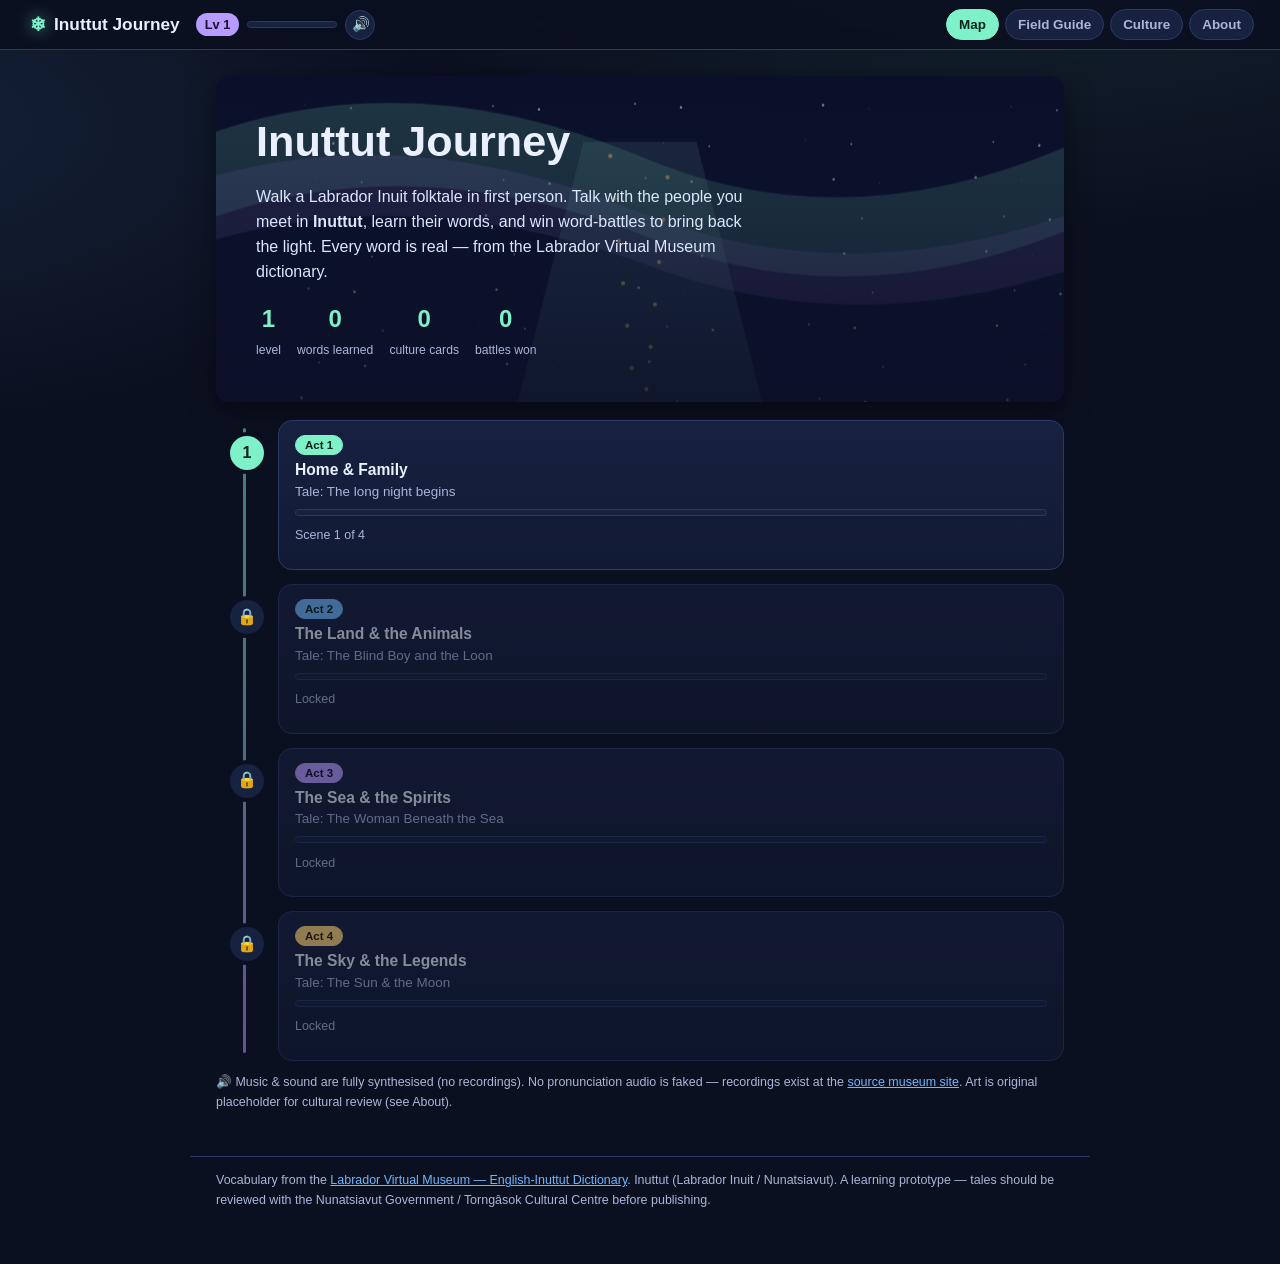
==== index.html @ f989ba99 "Initial commit" ====
<!DOCTYPE html>
<html lang="en">
<head>
  <meta charset="utf-8" />
  <meta name="viewport" content="width=device-width, initial-scale=1, viewport-fit=cover" />
  <title>Inuttut Journey — Learn the Labrador Inuit Language</title>
  <meta name="description" content="A story-driven game for learning Inuttut (Labrador Inuit / Nunatsiavut), built from the Labrador Virtual Museum English-Inuttut Dictionary." />
  <link rel="stylesheet" href="css/styles.css?v=3" />
</head>
<body>
  <a class="skip-link" href="#app">Skip to content</a>

  <header class="topbar">
    <button class="brand" id="homeBtn" aria-label="Go to chapters">
      <span class="brand-mark" aria-hidden="true">❄</span>
      <span class="brand-text">Inuttut Journey</span>
    </button>
    <div class="hud" id="hud"></div>
    <nav class="topnav" aria-label="Main">
      <button data-nav="map" class="nav-btn">Map</button>
      <button data-nav="guide" class="nav-btn">Field Guide</button>
      <button data-nav="cards" class="nav-btn">Culture</button>
      <button data-nav="about" class="nav-btn">About</button>
    </nav>
  </header>

  <main id="app" tabindex="-1"><!-- screens render here --></main>

  <footer class="sitefoot">
    <p>
      Vocabulary from the
      <a href="https://www.labradorvirtualmuseum.ca/english-inuttut.htm" target="_blank" rel="noopener">Labrador Virtual Museum — English-Inuttut Dictionary</a>.
      Inuttut (Labrador Inuit / Nunatsiavut). A learning prototype — tales should be reviewed with the
      Nunatsiavut Government / Torngâsok Cultural Centre before publishing.
    </p>
  </footer>

  <!-- Data. Canonical JSON is data/dictionary.json, data/nouns.json & data/story.json;
       these .js wrappers let the game run from file:// without a server.
       The ?v= tokens are cache-busters — bump them when you rebuild the data/JS. -->
  <script src="data/dictionary.js?v=3"></script>
  <script src="data/nouns.js?v=3"></script>
  <script src="data/story.js?v=3"></script>
  <script src="js/audio.js?v=3"></script>
  <script src="js/app.js?v=3"></script>
</body>
</html>
---- css/styles.css ----
/* Inuttut Journey — RPG. Arctic / aurora theme, mobile-first. */
:root{
  --bg:#0b1020; --bg2:#121a33; --panel:#172140; --panel2:#1e2b52;
  --ink:#eaf0ff; --dim:#a9b6d9; --line:#2a3a68;
  --brand:#7ef1c9; --brand2:#6fb7ff; --violet:#b79bff; --gold:#ffd479;
  --good:#57e08e; --bad:#ff7a7a; --hp:#57e08e; --hpmid:#ffd479; --hplow:#ff7a7a;
  --radius:14px; --shadow:0 8px 30px rgba(0,0,0,.4); --maxw:900px;
}
*{box-sizing:border-box}
html,body{margin:0;padding:0}
body{
  background:radial-gradient(1200px 600px at 80% -10%,rgba(126,241,201,.10),transparent 60%),
             radial-gradient(1000px 500px at -10% 10%,rgba(111,183,255,.10),transparent 60%),var(--bg);
  color:var(--ink);font:16px/1.55 -apple-system,BlinkMacSystemFont,"Segoe UI",Roboto,Helvetica,Arial,sans-serif;
  min-height:100vh;-webkit-text-size-adjust:100%;
}
a{color:var(--brand2)}
img{max-width:100%}
.tiny{font-size:.78rem}
.muted{color:var(--dim)}
.skip-link{position:absolute;left:-999px;background:var(--brand);color:#04231a;padding:8px 12px;border-radius:8px;z-index:100}
.skip-link:focus{left:10px;top:10px}

/* top bar + HUD */
.topbar{position:sticky;top:0;z-index:30;display:flex;align-items:center;gap:12px;flex-wrap:wrap;
  padding:9px clamp(12px,4vw,26px);background:rgba(11,16,32,.86);backdrop-filter:blur(10px);border-bottom:1px solid var(--line)}
.brand{display:flex;align-items:center;gap:8px;background:none;border:0;color:var(--ink);cursor:pointer;font-weight:800;font-size:1.08rem;padding:4px}
.brand-mark{color:var(--brand);font-size:1.2rem;filter:drop-shadow(0 0 8px rgba(126,241,201,.6))}
.hud{display:flex;align-items:center;gap:8px;font-size:.8rem;color:var(--dim)}
.hud .lvl{background:var(--violet);color:#1a1030;font-weight:800;border-radius:999px;padding:2px 9px}
.hud .xpbar{width:90px;height:7px;background:var(--panel);border:1px solid var(--line);border-radius:999px;overflow:hidden}
.hud .xpbar>span{display:block;height:100%;background:linear-gradient(90deg,var(--violet),var(--brand2))}
.topnav{margin-left:auto;display:flex;gap:6px;flex-wrap:wrap}
.nav-btn{background:var(--panel);color:var(--dim);border:1px solid var(--line);padding:7px 12px;border-radius:999px;cursor:pointer;font-size:.84rem;font-weight:600}
.nav-btn:hover{color:var(--ink);border-color:var(--brand2)}
.nav-btn[aria-current="true"]{color:#04231a;background:var(--brand);border-color:var(--brand)}

main{max-width:var(--maxw);margin:0 auto;padding:clamp(14px,3.5vw,26px);outline:none}
.sitefoot{max-width:var(--maxw);margin:6px auto 40px;padding:14px clamp(14px,4vw,26px);color:var(--dim);font-size:.78rem;border-top:1px solid var(--line)}
.sitefoot p{margin:0}
h1,h2,h3{line-height:1.2;margin:0 0 .4em}

/* buttons / pills */
.btn{display:inline-flex;align-items:center;gap:8px;justify-content:center;background:linear-gradient(180deg,var(--brand),#52d6ac);
  color:#04231a;border:0;border-radius:12px;padding:12px 18px;font-weight:800;font-size:1rem;cursor:pointer;box-shadow:var(--shadow)}
.btn:disabled{opacity:.45;cursor:not-allowed;box-shadow:none}
.btn.secondary{background:var(--panel2);color:var(--ink);border:1px solid var(--line)}
.btn.small{padding:8px 13px;font-size:.86rem;border-radius:10px}
.row{display:flex;gap:10px;flex-wrap:wrap;align-items:center}
.pill{display:inline-block;font-size:.72rem;font-weight:700;padding:3px 9px;border-radius:999px;border:1px solid var(--line);color:var(--dim);background:var(--panel)}
.pill.tier1{color:#04231a;background:var(--brand);border-color:var(--brand)}
.pill.tier2{color:#04231a;background:var(--brand2);border-color:var(--brand2)}
.pill.tier3{color:#1a1030;background:var(--violet);border-color:var(--violet)}
.pill.tier4{color:#2a1f00;background:var(--gold);border-color:var(--gold)}
.pill.theme{text-transform:capitalize}
.pill.unc{color:var(--gold);border-color:var(--gold)}
.card{background:linear-gradient(180deg,var(--panel),var(--bg2));border:1px solid var(--line);border-radius:var(--radius);box-shadow:var(--shadow);padding:clamp(16px,4vw,24px);margin-bottom:16px}
.kbd{font:.8rem monospace;background:var(--panel);border:1px solid var(--line);padding:1px 6px;border-radius:6px}
.crumb{color:var(--dim);font-size:.82rem;margin-bottom:8px}
.empty{color:var(--dim);text-align:center;padding:40px 10px}
.list-reset{list-style:none;padding:0;margin:0}
.done{color:var(--good);font-weight:700}

/* ---- MAP / hero ---- */
.hero-map{position:relative;border-radius:var(--radius);overflow:hidden;background-size:cover;background-position:center;box-shadow:var(--shadow);margin-bottom:18px}
.hero-map-in{padding:clamp(20px,5vw,40px);background:linear-gradient(180deg,rgba(10,14,34,.35),rgba(10,14,34,.82))}
.hero-map h1{font-size:clamp(1.8rem,6vw,2.7rem)}
.hero-map .lede{color:#dbe6ff;max-width:56ch}
.stat-row{display:flex;gap:16px;flex-wrap:wrap;margin-top:14px}
.stat{text-align:center}
.stat b{display:block;font-size:1.5rem;color:var(--brand)}
.stat span{font-size:.76rem;color:var(--dim)}

.trail{position:relative;display:flex;flex-direction:column;gap:14px;padding-left:14px}
.trail::before{content:"";position:absolute;left:27px;top:8px;bottom:8px;width:3px;
  background:linear-gradient(180deg,var(--brand),var(--violet));opacity:.5;border-radius:2px}
.trail-node{display:flex;gap:14px;align-items:stretch;position:relative}
.trail-badge{flex:0 0 34px;height:34px;border-radius:50%;display:flex;align-items:center;justify-content:center;
  font-weight:800;color:#04231a;margin-top:16px;z-index:1;box-shadow:0 0 0 4px var(--bg)}
.trail-badge.tier1{background:var(--brand)}.trail-badge.tier2{background:var(--brand2)}
.trail-badge.tier3{background:var(--violet)}.trail-badge.tier4{background:var(--gold)}
.trail-node.locked .trail-badge{background:var(--panel);color:var(--dim)}
.trail-card{flex:1;text-align:left;background:linear-gradient(180deg,var(--panel),var(--bg2));border:1px solid var(--line);
  border-radius:var(--radius);padding:14px 16px;color:var(--ink);cursor:pointer;transition:transform .08s,border-color .15s}
.trail-card:hover{transform:translateY(-2px);border-color:var(--brand)}
.trail-node.locked .trail-card{opacity:.55;cursor:not-allowed}
.trail-card h3{margin:6px 0 4px}
.trail-card .tale{color:var(--dim);font-size:.84rem;margin:2px 0 10px}
.progress{height:7px;background:var(--panel);border:1px solid var(--line);border-radius:999px;overflow:hidden}
.progress>span{display:block;height:100%;background:linear-gradient(90deg,var(--brand),var(--brand2))}

/* ---- STAGE (story / dialogue / battle share the illustrated stage) ---- */
.stage{position:relative;border-radius:var(--radius);overflow:hidden;background-size:cover;background-position:center;
  box-shadow:var(--shadow);min-height:70vh;display:flex;flex-direction:column;padding:12px}
.stage::after{content:"";position:absolute;inset:0;background:linear-gradient(180deg,rgba(8,11,26,.30),rgba(8,11,26,.15) 40%,rgba(8,11,26,.80));pointer-events:none}
.stage-top{position:relative;z-index:3;display:flex;justify-content:space-between;align-items:center;gap:10px}
.stage-top .crumb{margin:0;background:rgba(8,11,26,.55);padding:4px 10px;border-radius:999px}
.scene-dots{display:flex;gap:6px}
.scene-dots i{width:10px;height:10px;border-radius:50%;background:rgba(255,255,255,.25);border:1px solid rgba(255,255,255,.4)}
.scene-dots i.t-battle{border-radius:2px}
.scene-dots i.on{background:var(--brand);border-color:var(--brand)}
.scene-dots i.cur{box-shadow:0 0 0 3px rgba(126,241,201,.35)}

/* story narration */
.stage.story{justify-content:flex-end}
.narrate{position:relative;z-index:3;background:rgba(11,16,32,.82);border:1px solid var(--line);border-radius:var(--radius);
  padding:clamp(16px,4vw,22px);margin-top:auto;animation:rise .4s ease}
.narrate p{font-size:1.1rem;margin:0 0 .7em}
@keyframes rise{from{opacity:0;transform:translateY(14px)}to{opacity:1;transform:none}}

/* dialogue / visual novel */
.sprite{position:relative;z-index:2;display:flex;justify-content:center;align-items:flex-end;flex:1;min-height:0}
.sprite.speaker img{max-height:46vh;filter:drop-shadow(0 10px 24px rgba(0,0,0,.5));animation:pop .35s ease}
@keyframes pop{from{opacity:0;transform:translateY(20px) scale(.96)}to{opacity:1;transform:none}}
.vnbox{position:relative;z-index:3;background:rgba(11,16,32,.90);border:1px solid var(--brand2);border-radius:var(--radius);
  padding:16px 18px;box-shadow:var(--shadow)}
.vn-name{font-weight:800;color:var(--brand2);margin-bottom:6px}
.vn-context{color:var(--dim);font-style:italic;margin:.2em 0 .6em}
.vn-say{display:flex;align-items:center;gap:14px;background:linear-gradient(180deg,var(--panel2),var(--panel));
  border:1px solid var(--line);border-radius:12px;padding:10px 14px;cursor:pointer;width:100%;text-align:left}
.vn-say:hover{border-color:var(--brand)}
.vn-icon{width:56px;height:56px;border-radius:10px;flex:0 0 56px}
.vn-word{font-size:1.7rem;font-weight:800;color:var(--brand);letter-spacing:.01em}
.vn-translate{margin-top:10px;font-size:1.05rem;color:var(--ink)}
.vn-translate.hide{display:none}
.vn-controls{display:flex;gap:10px;margin-top:12px}
.vn-progress{margin-top:8px;font-size:.76rem;color:var(--dim)}
.reply-opts{display:grid;gap:8px;margin-top:6px}
.reply{text-align:left;background:var(--panel2);border:1px solid var(--line);border-radius:10px;padding:11px 14px;color:var(--ink);cursor:pointer;font-weight:600}
.reply:hover{border-color:var(--brand2)}

/* ---- BATTLE ---- */
.stage.battle{gap:8px}
.combatant{position:relative;z-index:3}
.combatant.enemy{display:flex;flex-direction:column;align-items:center}
.cbt-name{font-weight:800;text-shadow:0 2px 6px rgba(0,0,0,.6)}
.enemy .cbt-name{color:var(--bad)}
.player .cbt-name{color:var(--brand)}
.hp{position:relative;width:min(360px,80%);height:16px;background:rgba(8,11,26,.7);border:1px solid var(--line);border-radius:999px;overflow:hidden;margin:4px 0}
.player .hp{width:min(360px,90%)}
.hp-fill{position:absolute;left:0;top:0;bottom:0;background:var(--hp);transition:width .4s ease}
.hp-fill.mid{background:var(--hpmid)}.hp-fill.low{background:var(--hplow)}
.hp-label{position:absolute;inset:0;display:flex;align-items:center;justify-content:center;font-size:.72rem;font-weight:700;color:#04231a;text-shadow:0 1px 0 rgba(255,255,255,.3)}
.enemy-sprite{flex:0 0 auto;min-height:0}
.enemy-sprite img{max-height:34vh;filter:drop-shadow(0 10px 22px rgba(0,0,0,.55))}
.combatant.player{order:5;margin-top:auto}
.arena{position:relative;z-index:3;background:rgba(11,16,32,.92);border:1px solid var(--line);border-radius:var(--radius);padding:16px;margin-top:8px}
.battle-intro p{font-size:1.05rem;margin:.2em 0 1em}
.turn-head{font-weight:800;color:var(--gold);margin-bottom:10px}
.q-prompt{font-size:1.15rem;font-weight:700;margin-bottom:12px}
.q-prompt .inuttut{color:var(--brand)}
.q-hint{width:66px;height:66px;border-radius:10px;display:block;margin-bottom:10px}
.feedback{margin-top:12px;font-weight:700;min-height:1.3em}
.feedback.ok{color:var(--good)}.feedback.no{color:var(--bad)}

.opt-text{display:grid;gap:10px;grid-template-columns:1fr}
@media(min-width:520px){.opt-text{grid-template-columns:1fr 1fr}}
.opt{text-align:left;padding:13px 15px;border-radius:11px;border:1px solid var(--line);background:var(--panel2);color:var(--ink);cursor:pointer;font-size:1.02rem;font-weight:600}
.opt.inuttut{color:var(--brand);font-size:1.12rem}
.opt:hover:not(:disabled){border-color:var(--brand2)}
.opt.correct{background:rgba(87,224,142,.18);border-color:var(--good);color:#d7ffe8}
.opt.wrong{background:rgba(255,122,122,.16);border-color:var(--bad);color:#ffdede}
.opt:disabled{cursor:default}

.opt-pics{display:grid;grid-template-columns:1fr 1fr;gap:10px}
.opt-pic{display:flex;flex-direction:column;align-items:center;gap:6px;padding:10px;border-radius:12px;border:1px solid var(--line);background:var(--panel2);cursor:pointer}
.opt-pic img{width:88px;height:88px;border-radius:10px}
.opt-cap{font-size:.82rem;color:var(--dim);font-weight:600;text-align:center}
.opt-pic:hover:not(:disabled){border-color:var(--brand2)}
.opt-pic.correct{background:rgba(87,224,142,.18);border-color:var(--good)}
.opt-pic.wrong{background:rgba(255,122,122,.16);border-color:var(--bad)}
.opt-pic:disabled{cursor:default}

.match-grid{display:grid;grid-template-columns:1fr 1fr;gap:10px}
.match-col{display:grid;gap:10px;align-content:start}
.match{display:flex;align-items:center;gap:8px;justify-content:center;padding:11px 12px;border-radius:11px;border:1px solid var(--line);background:var(--panel2);cursor:pointer;font-weight:600;color:var(--ink);text-align:center}
.match.inuttut{color:var(--brand);font-size:1.06rem}
.match-ic{width:34px;height:34px;border-radius:7px;flex:0 0 34px}
.match.sel{border-color:var(--brand);box-shadow:0 0 0 3px rgba(126,241,201,.25)}
.match.matched{opacity:.35;pointer-events:none;border-style:dashed}
.match.err{border-color:var(--bad)}

.tokens,.tray{display:flex;gap:8px;flex-wrap:wrap;min-height:52px;padding:10px;border:1px dashed var(--line);border-radius:12px;background:rgba(0,0,0,.2)}
.tokens{margin-bottom:10px}
.token{padding:10px 14px;border-radius:10px;border:1px solid var(--line);background:var(--panel2);color:var(--brand);font-weight:800;cursor:pointer;font-size:1.05rem}

.battle-result{animation:rise .35s ease}
.battle-result.win h3{color:var(--good)}
.battle-result.lose h3{color:var(--bad)}

/* hit feedback */
.hit-enemy{animation:shakeflash .5s ease}
.hit-player{animation:redflash .5s ease}
.faint{animation:faint .6s ease forwards}
.shake{animation:stageshake .4s ease}
@keyframes shakeflash{0%,100%{transform:none;filter:none}20%{transform:translateX(-8px)}40%{transform:translateX(7px);filter:brightness(2) hue-rotate(-20deg)}60%{transform:translateX(-5px)}80%{transform:translateX(4px)}}
@keyframes redflash{0%,100%{box-shadow:none}40%{box-shadow:0 0 0 3px var(--bad) inset}}
@keyframes faint{to{opacity:.15;transform:translateY(14px) rotate(-4deg)}}
@keyframes stageshake{0%,100%{transform:none}25%{transform:translateX(-4px)}75%{transform:translateX(4px)}}
.floatnum{position:absolute;left:50%;top:20%;transform:translateX(-50%);font-weight:900;font-size:1.5rem;color:var(--gold);
  text-shadow:0 2px 6px rgba(0,0,0,.7);animation:floatup .9s ease forwards;pointer-events:none;z-index:5;white-space:nowrap}
.floatnum.dmg{color:var(--brand)}
.floatnum.enemyhit{color:var(--bad);font-size:1.05rem;top:8%}
@keyframes floatup{from{opacity:0;transform:translate(-50%,10px)}20%{opacity:1}to{opacity:0;transform:translate(-50%,-40px)}}

/* modal word popup */
.modal-back{position:fixed;inset:0;background:rgba(6,8,18,.7);display:flex;align-items:center;justify-content:center;z-index:60;padding:18px}
.modal{background:linear-gradient(180deg,var(--panel),var(--bg2));border:1px solid var(--brand2);border-radius:16px;padding:22px;max-width:340px;width:100%;text-align:center;box-shadow:var(--shadow);animation:pop .25s ease}
.modal-img{width:120px;height:120px;border-radius:14px;margin:0 auto 10px}
.modal-inuttut{font-size:1.9rem;font-weight:800;color:var(--brand)}
.modal-en{font-size:1.05rem;margin-bottom:6px}
.modal-meta{display:flex;gap:6px;justify-content:center;flex-wrap:wrap;margin:8px 0}

/* culture card */
.culture{border:1px solid var(--violet);border-radius:var(--radius);background:linear-gradient(180deg,rgba(183,155,255,.14),var(--bg2));padding:20px;box-shadow:var(--shadow)}
.culture h3{color:var(--violet)}
.review-flag{margin-top:14px;font-size:.82rem;color:var(--gold);border-left:3px solid var(--gold);padding:6px 0 6px 12px;background:rgba(255,212,121,.06)}
.review-flag.tiny{font-size:.74rem;margin-top:10px}
.source-note{margin-top:10px;font-size:.8rem;color:var(--dim)}

/* field guide picture-dictionary */
.guide-tools{display:flex;gap:10px;flex-wrap:wrap;margin-bottom:14px}
.search{flex:1;min-width:180px;padding:11px 14px;border-radius:12px;border:1px solid var(--line);background:var(--panel);color:var(--ink);font-size:1rem}
.pic-grid{display:grid;gap:12px;grid-template-columns:repeat(2,1fr)}
@media(min-width:520px){.pic-grid{grid-template-columns:repeat(3,1fr)}}
@media(min-width:760px){.pic-grid{grid-template-columns:repeat(4,1fr)}}
.pic-card{display:flex;flex-direction:column;align-items:center;gap:4px;background:linear-gradient(180deg,var(--panel),var(--bg2));border:1px solid var(--line);border-radius:14px;padding:12px;cursor:pointer;color:var(--ink)}
.pic-card:hover{border-color:var(--brand2)}
.pic-card.mastered{border-color:var(--good)}
.pic-ic{width:84px;height:84px;border-radius:12px}
.pic-inuttut{font-weight:800;color:var(--brand)}
.pic-en{font-size:.86rem;text-align:center;color:var(--ink)}
.pic-meta{color:var(--dim)}

/* toast */
.toast{position:fixed;left:50%;bottom:24px;transform:translateX(-50%) translateY(20px);background:var(--panel2);border:1px solid var(--brand);color:var(--ink);padding:12px 18px;border-radius:12px;box-shadow:var(--shadow);opacity:0;transition:all .25s;z-index:70;max-width:90vw;text-align:center}
.toast.show{opacity:1;transform:translateX(-50%) translateY(0)}

/* ---- VN scene layout (sprite layer + dialogue holder) ---- */
.sound-btn{background:var(--panel);border:1px solid var(--line);color:var(--ink);border-radius:999px;width:30px;height:30px;cursor:pointer;font-size:.9rem;line-height:1}
.sound-btn:hover{border-color:var(--brand)}
.sprite-layer{position:relative;z-index:2;flex:1;min-height:0;display:flex;flex-direction:row;justify-content:center;align-items:flex-end;gap:2vw;transition:opacity .3s}
.sprite-layer.dim{opacity:.4;filter:saturate(.6)}
.sprite-layer .sprite{transition:opacity .3s,transform .3s,filter .3s;display:flex;align-items:flex-end}
.sprite-layer .sprite.active{opacity:1;transform:none;filter:none;z-index:2}
.sprite-layer .sprite.dimmed{opacity:.5;transform:scale(.82) translateY(6px);filter:grayscale(.5) brightness(.8);z-index:1}
.sprite-layer .sprite.left{order:1}
.sprite-layer .sprite.right{order:2}
.sprite-layer .sprite.solo img,.sprite-layer .sprite.active img{max-height:46vh}
.sprite-layer .sprite.dimmed img{max-height:40vh}
.box-holder{position:relative;z-index:3}
.vn-expr{color:var(--dim);font-weight:600;font-size:.78rem;font-style:italic}
.vn-line{font-size:1.08rem;margin:.1em 0 .4em}
.vn-chip{display:inline;background:linear-gradient(180deg,rgba(126,241,201,.22),rgba(126,241,201,.10));border:1px solid var(--brand);color:var(--brand);
  font-weight:800;border-radius:8px;padding:1px 8px;margin:0 2px;cursor:pointer;font-size:1.02em;box-shadow:0 0 10px rgba(126,241,201,.25)}
.vn-chip:hover{background:var(--brand);color:#04231a}
.vn-hint{color:var(--dim);margin-bottom:8px}
.narrate.vn{display:flex;align-items:flex-start;gap:12px}
.narrate.vn .inner{flex:1;font-style:italic;color:#dbe6ff;font-size:1.08rem;margin:0}
.narrate.vn .btn.small{flex:0 0 auto}
.sprite-layer .sprite img{max-height:44vh}
.sprite-layer .combatant.enemy{width:100%}

@media (prefers-reduced-motion: reduce){*{animation-duration:.001ms!important}}
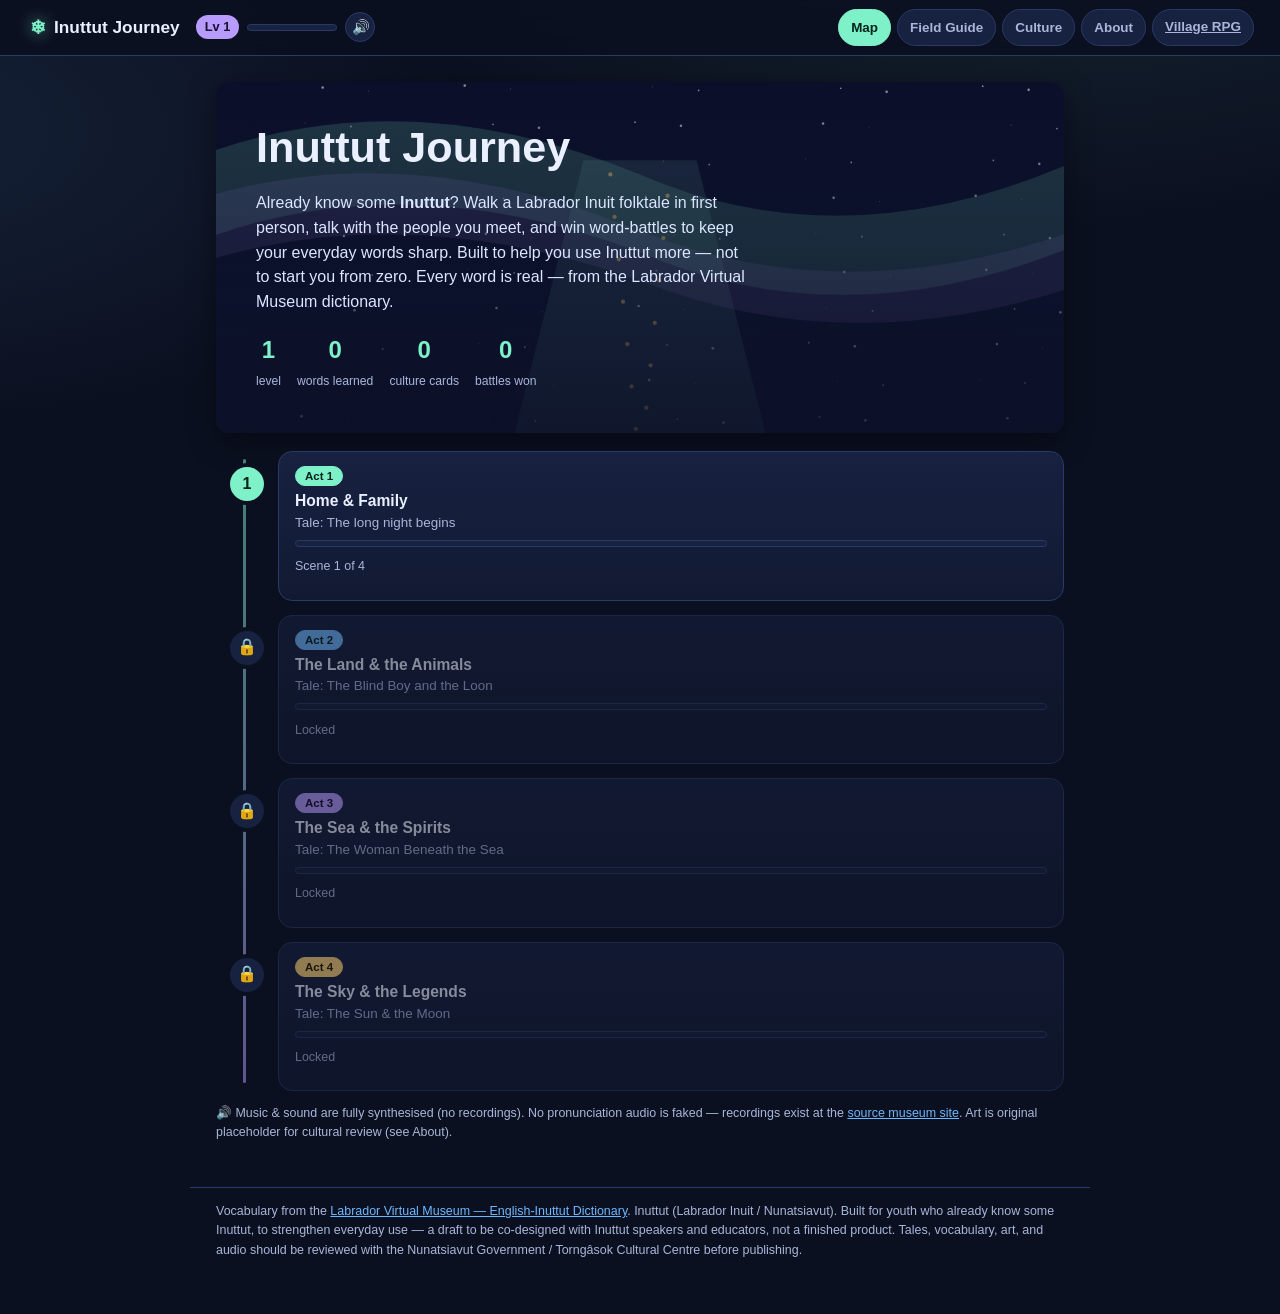
==== commit c7870be1: "Add bilingual village RPG (A1–A2 Labrador Inuttitut) and A2 materials - rpg/: "Words of the Snow Vil" ====
--- a/index.html
+++ b/index.html
@@ -3,9 +3,9 @@
 <head>
   <meta charset="utf-8" />
   <meta name="viewport" content="width=device-width, initial-scale=1, viewport-fit=cover" />
-  <title>Inuttut Journey — Learn the Labrador Inuit Language</title>
-  <meta name="description" content="A story-driven game for learning Inuttut (Labrador Inuit / Nunatsiavut), built from the Labrador Virtual Museum English-Inuttut Dictionary." />
-  <link rel="stylesheet" href="css/styles.css?v=3" />
+  <title>Inuttut Journey — Strengthen Everyday Inuttut</title>
+  <meta name="description" content="A story-driven app for Nunatsiavut youth who already know some Inuttut, to strengthen everyday use toward CEFR A2 — built from the Labrador Virtual Museum English-Inuttut Dictionary, being developed toward co-design with Inuttut speakers and educators." />
+  <link rel="stylesheet" href="css/styles.css?v=4" />
 </head>
 <body>
   <a class="skip-link" href="#app">Skip to content</a>
@@ -21,6 +21,7 @@
       <button data-nav="guide" class="nav-btn">Field Guide</button>
       <button data-nav="cards" class="nav-btn">Culture</button>
       <button data-nav="about" class="nav-btn">About</button>
+      <a href="rpg/" class="nav-btn">Village RPG</a>
     </nav>
   </header>
 
@@ -30,18 +31,20 @@
     <p>
       Vocabulary from the
       <a href="https://www.labradorvirtualmuseum.ca/english-inuttut.htm" target="_blank" rel="noopener">Labrador Virtual Museum — English-Inuttut Dictionary</a>.
-      Inuttut (Labrador Inuit / Nunatsiavut). A learning prototype — tales should be reviewed with the
-      Nunatsiavut Government / Torngâsok Cultural Centre before publishing.
+      Inuttut (Labrador Inuit / Nunatsiavut). Built for youth who already know some Inuttut, to
+      strengthen everyday use — a draft to be co-designed with Inuttut speakers and educators, not a
+      finished product. Tales, vocabulary, art, and audio should be reviewed with the Nunatsiavut
+      Government / Torngâsok Cultural Centre before publishing.
     </p>
   </footer>
 
   <!-- Data. Canonical JSON is data/dictionary.json, data/nouns.json & data/story.json;
        these .js wrappers let the game run from file:// without a server.
        The ?v= tokens are cache-busters — bump them when you rebuild the data/JS. -->
-  <script src="data/dictionary.js?v=3"></script>
-  <script src="data/nouns.js?v=3"></script>
-  <script src="data/story.js?v=3"></script>
-  <script src="js/audio.js?v=3"></script>
-  <script src="js/app.js?v=3"></script>
+  <script src="data/dictionary.js?v=4"></script>
+  <script src="data/nouns.js?v=4"></script>
+  <script src="data/story.js?v=4"></script>
+  <script src="js/audio.js?v=4"></script>
+  <script src="js/app.js?v=4"></script>
 </body>
 </html>
